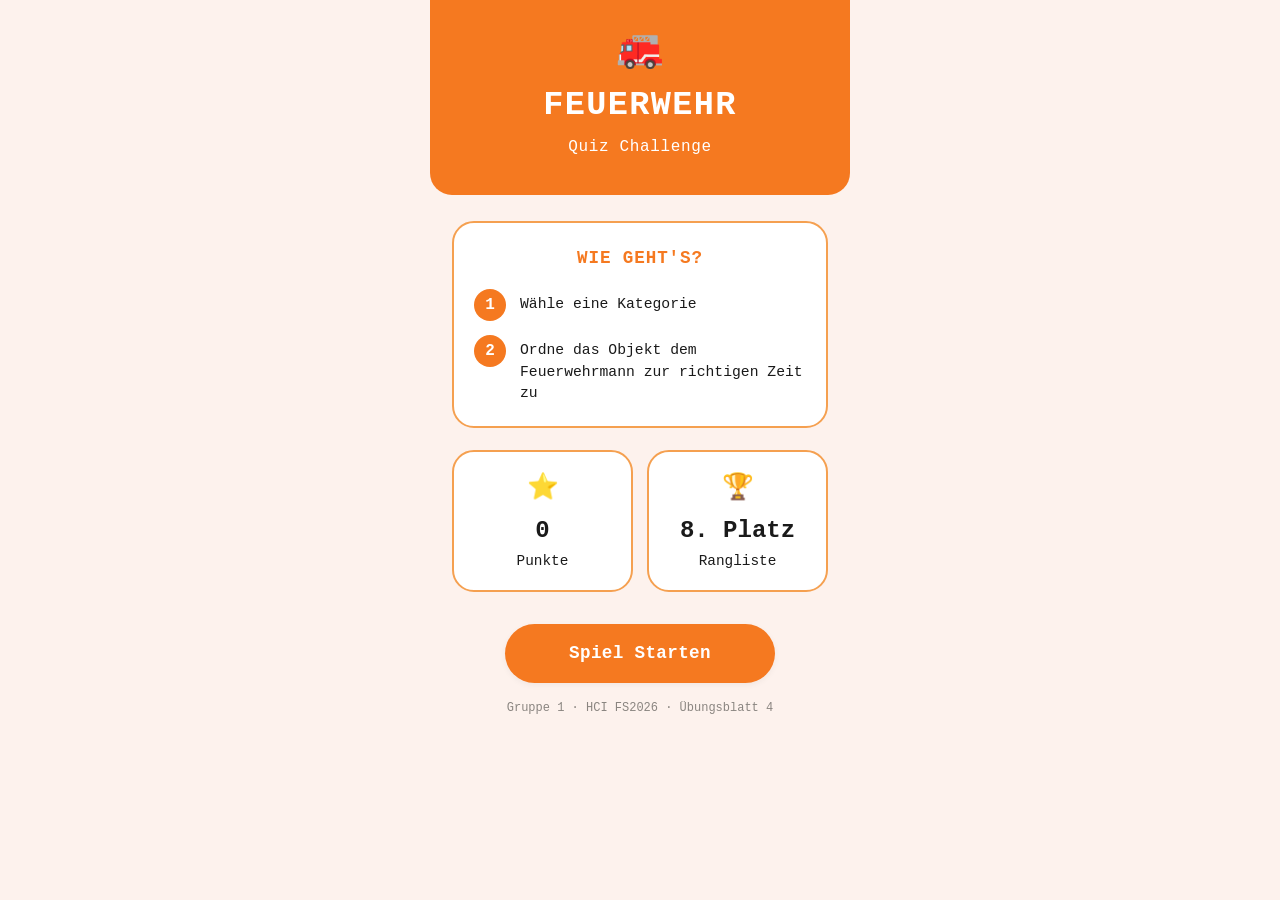
==== index.html @ ae053645 "AR Webapp" ====
<!DOCTYPE html>
<html lang="de">
<head>
    <meta charset="UTF-8">
    <meta name="viewport" content="width=device-width, initial-scale=1.0">
    <title>Feuerwehr Quiz Challenge</title>
    <link rel="stylesheet" href="style.css">
</head>
<body>
    <div class="phone">
        <div class="hero-block">
            <div class="hero-emoji">🚒</div>
            <h1 class="hero-title">FEUERWEHR</h1>
            <div class="hero-subtitle">Quiz Challenge</div>
        </div>

        <section class="tutorial-section">
            <div class="card-bordered">
                <h2 class="tutorial-title">WIE GEHT'S?</h2>

                <div class="tutorial-step">
                    <div class="step-num">1</div>
                    <div class="step-text">Wähle eine Kategorie</div>
                </div>

                <div class="tutorial-step">
                    <div class="step-num">2</div>
                    <div class="step-text">Ordne das Objekt dem Feuerwehrmann zur richtigen Zeit zu</div>
                </div>
            </div>
        </section>

        <div class="stats-row">
            <div class="stat-card">
                <div class="stat-icon">⭐</div>
                <div class="stat-value">0</div>
                <div class="stat-label">Punkte</div>
            </div>
            <div class="stat-card">
                <div class="stat-icon">🏆</div>
                <div class="stat-value">8. Platz</div>
                <div class="stat-label">Rangliste</div>
            </div>
        </div>

        <div class="cta-wrap">
            <a href="objekte.html" class="btn-cta">Spiel Starten</a>
        </div>

        <div class="footer">Gruppe 1 · HCI FS2026 · Übungsblatt 4</div>
    </div>
</body>
</html>
---- style.css ----
/* ====== Design Tokens (Figma-Look) ====== */
:root {
    --color-bg: #fdf2ed;
    --color-surface: #ffffff;
    --color-ink: #1a1a1a;
    --color-muted: #8a8580;

    --color-orange: #f57920;
    --color-orange-dark: #d96612;
    --color-orange-border: #f5a050;

    --color-success: #3faf3f;
    --color-success-dark: #2d8a2d;

    --color-error: #e63946;
    --color-error-soft: #fde6e6;

    --radius-md: 14px;
    --radius-lg: 22px;
    --radius-pill: 999px;

    --shadow-sm: 0 2px 6px rgba(0,0,0,0.05);

    --font-mono: "Courier New", "Courier", monospace;
    --font-body: -apple-system, BlinkMacSystemFont, "Segoe UI", Roboto, sans-serif;
}

* { box-sizing: border-box; }

html, body {
    margin: 0;
    padding: 0;
    background: var(--color-bg);
    color: var(--color-ink);
    font-family: var(--font-mono);
    line-height: 1.5;
    -webkit-font-smoothing: antialiased;
}

p { margin: 0 0 1em; }

/* ====== Layout: Phone-like container ====== */
.phone {
    max-width: 420px;
    margin: 0 auto;
    min-height: 100vh;
    background: var(--color-bg);
    position: relative;
    padding-bottom: 80px;
}

.container {
    padding: 24px 22px;
}

/* ====== Home: Orange Hero Block ====== */
.hero-block {
    background: var(--color-orange);
    padding: 32px 24px 36px;
    border-radius: 0 0 var(--radius-lg) var(--radius-lg);
    text-align: center;
    color: #fff;
}

.hero-emoji {
    font-size: 2.4rem;
    margin-bottom: 10px;
    line-height: 1;
}

.hero-title {
    font-family: var(--font-mono);
    font-weight: 900;
    font-size: 2.1rem;
    letter-spacing: 0.04em;
    margin: 0;
    color: #fff;
}

.hero-subtitle {
    font-family: var(--font-mono);
    font-size: 1rem;
    font-weight: 400;
    letter-spacing: 0.04em;
    margin-top: 4px;
    color: #fff;
}

/* ====== Card with orange border (Figma motif) ====== */
.card-bordered {
    background: var(--color-surface);
    border: 2px solid var(--color-orange-border);
    border-radius: var(--radius-lg);
    padding: 22px 20px;
}

/* ====== Tutorial Section ====== */
.tutorial-section {
    margin: 26px 22px 0;
}

.tutorial-title {
    color: var(--color-orange);
    font-weight: 900;
    text-align: center;
    margin: 0 0 18px;
    font-size: 1.1rem;
    letter-spacing: 0.05em;
}

.tutorial-step {
    display: flex;
    align-items: flex-start;
    gap: 14px;
    margin-bottom: 14px;
}
.tutorial-step:last-child { margin-bottom: 0; }

.step-num {
    flex-shrink: 0;
    width: 32px;
    height: 32px;
    border-radius: 50%;
    background: var(--color-orange);
    color: #fff;
    display: grid;
    place-items: center;
    font-weight: 900;
    font-size: 1rem;
}

.step-text {
    font-size: 0.92rem;
    line-height: 1.45;
    padding-top: 5px;
}

/* ====== Stats row (Punkte / Rangliste) ====== */
.stats-row {
    display: grid;
    grid-template-columns: 1fr 1fr;
    gap: 14px;
    margin: 22px 22px 0;
}

.stat-card {
    background: var(--color-surface);
    border: 2px solid var(--color-orange-border);
    border-radius: var(--radius-lg);
    padding: 18px 12px;
    text-align: center;
}

.stat-icon {
    font-size: 1.6rem;
    margin-bottom: 4px;
}

.stat-value {
    font-size: 1.5rem;
    font-weight: 900;
    margin: 4px 0 2px;
}

.stat-label {
    font-size: 0.9rem;
    color: var(--color-ink);
}

/* ====== Big CTA Button ====== */
.cta-wrap {
    text-align: center;
    margin: 32px 22px 0;
}

.btn-cta {
    display: inline-block;
    background: var(--color-orange);
    color: #fff;
    font-family: var(--font-mono);
    font-weight: 700;
    font-size: 1.1rem;
    padding: 16px 64px;
    border: none;
    border-radius: var(--radius-pill);
    text-decoration: none;
    cursor: pointer;
    box-shadow: var(--shadow-sm);
    transition: transform 0.12s, background 0.15s;
    letter-spacing: 0.02em;
}
.btn-cta:hover {
    background: var(--color-orange-dark);
    transform: translateY(-1px);
}

/* ====== Object List Page ====== */
.page-title {
    font-family: var(--font-mono);
    font-weight: 900;
    font-size: 1.7rem;
    margin: 8px 0 4px;
    color: var(--color-ink);
}

.page-sub {
    color: var(--color-muted);
    font-size: 0.95rem;
    margin: 0 0 22px;
}

.task-card {
    background: var(--color-surface);
    border: 2px solid var(--color-orange-border);
    border-radius: var(--radius-lg);
    padding: 20px;
    text-align: center;
    margin-bottom: 22px;
}

.task-title {
    font-weight: 900;
    margin: 0 0 12px;
    font-size: 1.05rem;
}

.task-card p {
    font-size: 0.9rem;
    margin: 0 0 10px;
}
.task-card p:last-child { margin-bottom: 0; }

.object-list {
    display: flex;
    flex-direction: column;
    gap: 14px;
}

.object-pill {
    display: flex;
    align-items: center;
    justify-content: center;
    gap: 10px;
    background: var(--color-orange);
    color: #fff;
    border-radius: var(--radius-pill);
    padding: 16px 20px;
    text-decoration: none;
    font-family: var(--font-mono);
    font-weight: 700;
    font-size: 1.1rem;
    box-shadow: var(--shadow-sm);
    transition: transform 0.12s, background 0.15s;
}
.object-pill:hover {
    background: var(--color-orange-dark);
    transform: translateY(-1px);
}

.object-pill model-viewer {
    width: 36px;
    height: 36px;
    background: transparent;
    --poster-color: transparent;
    border-radius: 50%;
    flex-shrink: 0;
}

/* ====== Detail Page ====== */
.object-badge {
    display: flex;
    align-items: center;
    justify-content: center;
    gap: 10px;
    background: var(--color-orange);
    color: #fff;
    border-radius: var(--radius-pill);
    padding: 14px 22px;
    margin: 18px 0 22px;
    font-family: var(--font-mono);
    font-weight: 700;
    font-size: 1.05rem;
    box-shadow: var(--shadow-sm);
}

.object-badge model-viewer {
    width: 32px;
    height: 32px;
    background: transparent;
    --poster-color: transparent;
    border-radius: 50%;
    flex-shrink: 0;
}

.detail-card {
    background: var(--color-surface);
    border: 2px solid var(--color-orange-border);
    border-radius: var(--radius-lg);
    padding: 24px 20px;
    text-align: center;
}

.detail-card h2 {
    font-family: var(--font-mono);
    font-weight: 700;
    font-size: 1.2rem;
    margin: 0 0 14px;
}

.viewer-wrap {
    background: #fff;
    border-radius: var(--radius-md);
    overflow: hidden;
    margin-bottom: 14px;
}

.viewer-wrap model-viewer {
    background: #fff;
    --poster-color: transparent;
    width: 100%;
    height: 280px;
    display: block;
}

.detail-instruction {
    font-size: 0.95rem;
    margin: 14px 0 18px;
    line-height: 1.5;
}

/* ====== Epoch Avatar Selector ====== */
.epochs {
    display: grid;
    grid-template-columns: repeat(3, 1fr);
    gap: 8px;
    margin-top: 8px;
}

.epoch-btn {
    display: flex;
    flex-direction: column;
    align-items: center;
    gap: 4px;
    padding: 8px 4px;
    background: transparent;
    border: 2px solid transparent;
    border-radius: var(--radius-md);
    cursor: pointer;
    transition: all 0.15s;
    font-family: var(--font-mono);
}

.epoch-icon { font-size: 2.2rem; line-height: 1; }
.epoch-year {
    font-size: 0.85rem;
    font-weight: 700;
    color: var(--color-ink);
}

.epoch-btn:hover {
    background: rgba(245, 121, 32, 0.08);
}

.epoch-btn:disabled { cursor: not-allowed; }

.epoch-btn.correct {
    border-color: var(--color-success);
    background: rgba(63, 175, 63, 0.08);
}
.epoch-btn.correct .epoch-icon {
    transform: scale(1.5);
    transition: transform 0.3s ease;
}

.epoch-btn.wrong {
    border-color: var(--color-error);
    background: rgba(230, 57, 70, 0.05);
}

/* ====== Floating navigation buttons ====== */
.fab-back,
.fab-home {
    position: fixed;
    bottom: 24px;
    width: 50px;
    height: 50px;
    border-radius: 50%;
    background: var(--color-surface);
    border: 2px solid var(--color-ink);
    display: grid;
    place-items: center;
    text-decoration: none;
    color: var(--color-ink);
    font-size: 1.4rem;
    box-shadow: var(--shadow-sm);
    z-index: 20;
    transition: transform 0.12s;
}
.fab-back { left: 24px; }
.fab-home { right: 24px; }
.fab-back:hover, .fab-home:hover { transform: scale(1.05); }

@media (min-width: 480px) {
    .fab-back  { left: calc(50% - 210px + 24px); }
    .fab-home  { right: calc(50% - 210px + 24px); }
}

/* ====== Feedback States ====== */
.feedback-state .page-title {
    margin-bottom: 18px;
}

.feedback-card {
    background: var(--color-surface);
    border: 2px solid var(--color-orange-border);
    border-radius: var(--radius-lg);
    padding: 28px 20px;
    text-align: center;
    margin-top: 4px;
}

.feedback-card.success { /* same border color, just to keep consistency */ }
.feedback-card.error   { /* same */ }

.feedback-headline {
    font-family: var(--font-mono);
    font-weight: 900;
    font-size: 2.6rem;
    letter-spacing: 0.06em;
    margin: 6px 0 14px;
    text-transform: uppercase;
}
.feedback-card.success .feedback-headline { color: var(--color-success); }
.feedback-card.error   .feedback-headline { color: var(--color-error); }

.feedback-icon {
    font-size: 2.6rem;
    line-height: 1;
    margin-bottom: 4px;
}

.feedback-text {
    font-size: 0.95rem;
    line-height: 1.5;
    margin: 0 0 18px;
    color: var(--color-ink);
}

.btn-weiter {
    display: inline-block;
    padding: 12px 38px;
    border-radius: var(--radius-pill);
    font-family: var(--font-mono);
    font-weight: 700;
    font-size: 1rem;
    text-decoration: none;
    color: #fff;
    cursor: pointer;
    border: none;
    box-shadow: var(--shadow-sm);
    transition: transform 0.12s, background 0.15s;
    letter-spacing: 0.02em;
}
.btn-weiter.success { background: var(--color-success); }
.btn-weiter.success:hover { background: var(--color-success-dark); transform: translateY(-1px); }
.btn-weiter.error { background: var(--color-orange); }
.btn-weiter.error:hover { background: var(--color-orange-dark); transform: translateY(-1px); }

.feedback-avatars {
    display: flex;
    justify-content: center;
    align-items: flex-end;
    gap: 12px;
    margin-top: 22px;
}

.feedback-avatar {
    text-align: center;
    font-size: 0.8rem;
    color: var(--color-muted);
}
.feedback-avatar .ico { font-size: 2rem; line-height: 1; display: block; }
.feedback-avatar.highlight .ico {
    font-size: 3.4rem;
    transform: translateY(4px);
}
.feedback-avatar .yr { display: block; margin-top: 2px; }

/* ====== AR Button (model-viewer slot) ====== */
.btn-ar {
    background: #fff;
    color: var(--color-orange);
    border: 2px solid var(--color-orange);
    padding: 8px 16px;
    font-size: 0.85rem;
    border-radius: var(--radius-pill);
    box-shadow: var(--shadow-sm);
    margin: 10px;
    font-family: var(--font-body);
    cursor: pointer;
}
.btn-ar:hover { background: var(--color-bg); }

/* ====== Footer (small, optional) ====== */
.footer {
    text-align: center;
    padding: 16px;
    color: var(--color-muted);
    font-size: 0.75rem;
    font-family: var(--font-mono);
}
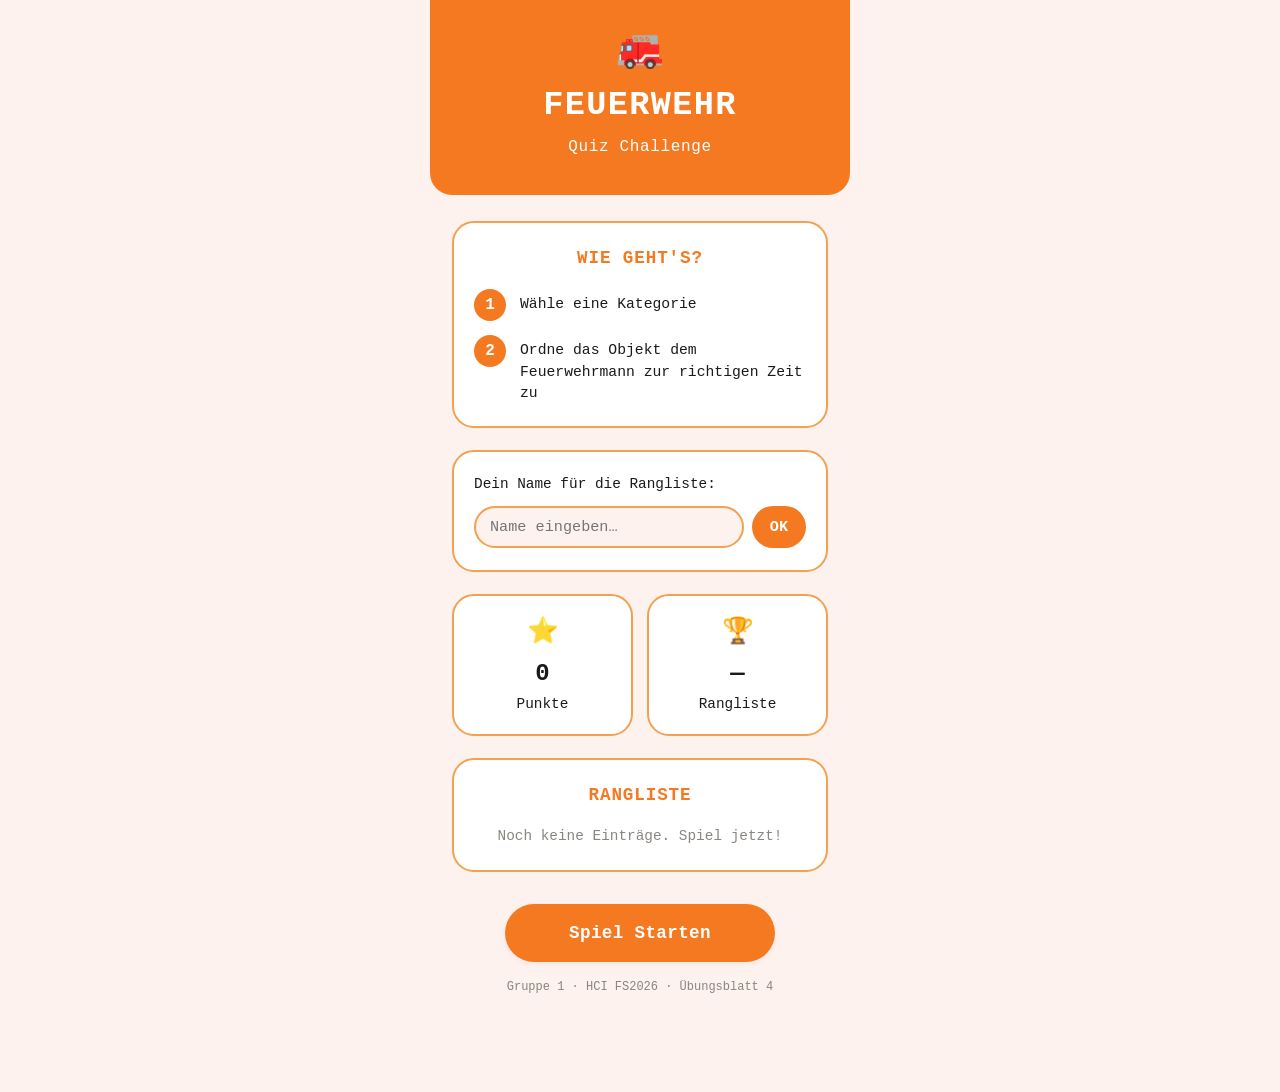
==== commit 2a56b777: "Rangliste und Punkte Anzahl hinzu gefügt" ====
--- a/index.html
+++ b/index.html
@@ -30,24 +30,161 @@
             </div>
         </section>
 
+        <section class="name-section">
+            <div class="card-bordered">
+                <div id="name-input-wrap">
+                    <p class="name-label">Dein Name für die Rangliste:</p>
+                    <div class="name-row">
+                        <input type="text" id="name-input" class="name-input" placeholder="Name eingeben…" maxlength="20">
+                        <button class="btn-name" id="name-save-btn">OK</button>
+                    </div>
+                </div>
+                <div id="name-display-wrap" style="display:none">
+                    <div class="name-display-row">
+                        <span class="name-label">Spieler: <strong id="name-display"></strong></span>
+                        <button class="btn-name-change" id="name-change-btn">ändern</button>
+                    </div>
+                </div>
+            </div>
+        </section>
+
         <div class="stats-row">
             <div class="stat-card">
                 <div class="stat-icon">⭐</div>
-                <div class="stat-value">0</div>
+                <div class="stat-value" id="stat-score">0</div>
                 <div class="stat-label">Punkte</div>
             </div>
             <div class="stat-card">
                 <div class="stat-icon">🏆</div>
-                <div class="stat-value">8. Platz</div>
+                <div class="stat-value" id="stat-rank">—</div>
                 <div class="stat-label">Rangliste</div>
             </div>
         </div>
 
+        <section class="lb-section">
+            <div class="card-bordered">
+                <h2 class="tutorial-title">RANGLISTE</h2>
+                <div class="lb-list" id="lb-list">
+                    <p class="lb-empty">Noch keine Einträge. Spiel jetzt!</p>
+                </div>
+            </div>
+        </section>
+
         <div class="cta-wrap">
-            <a href="objekte.html" class="btn-cta">Spiel Starten</a>
+            <a href="objekte.html" class="btn-cta" id="start-btn">Spiel Starten</a>
         </div>
 
         <div class="footer">Gruppe 1 · HCI FS2026 · Übungsblatt 4</div>
     </div>
+
+    <script>
+    (function () {
+        function getLeaderboard() {
+            return JSON.parse(localStorage.getItem('fwLeaderboard') || '{}');
+        }
+        function saveLeaderboard(lb) {
+            localStorage.setItem('fwLeaderboard', JSON.stringify(lb));
+        }
+        function getCurrentUser() {
+            return localStorage.getItem('fwCurrentUser') || null;
+        }
+        function setCurrentUser(name) {
+            localStorage.setItem('fwCurrentUser', name);
+        }
+
+        const nameInput       = document.getElementById('name-input');
+        const nameSaveBtn     = document.getElementById('name-save-btn');
+        const nameInputWrap   = document.getElementById('name-input-wrap');
+        const nameDisplayWrap = document.getElementById('name-display-wrap');
+        const nameDisplay     = document.getElementById('name-display');
+        const nameChangeBtn   = document.getElementById('name-change-btn');
+        const statScore       = document.getElementById('stat-score');
+        const statRank        = document.getElementById('stat-rank');
+        const lbList          = document.getElementById('lb-list');
+
+        function updateStats() {
+            const user = getCurrentUser();
+            const lb   = getLeaderboard();
+
+            if (!user) {
+                statScore.textContent = '0';
+                statRank.textContent  = '—';
+                return;
+            }
+
+            const myData = lb[user] || { score: 0 };
+            statScore.textContent = myData.score;
+
+            const sorted = Object.entries(lb).sort((a, b) => b[1].score - a[1].score);
+            const rank = sorted.findIndex(([n]) => n === user) + 1;
+            statRank.textContent = rank > 0 ? rank + '. Platz' : '—';
+        }
+
+        function renderLeaderboard() {
+            const lb   = getLeaderboard();
+            const user = getCurrentUser();
+            const sorted = Object.entries(lb).sort((a, b) => b[1].score - a[1].score);
+
+            if (sorted.length === 0) {
+                lbList.innerHTML = '<p class="lb-empty">Noch keine Einträge. Spiel jetzt!</p>';
+                return;
+            }
+
+            const medals = ['🥇', '🥈', '🥉'];
+            lbList.innerHTML = sorted.map(([n, data], i) => {
+                const isCurrent = n === user;
+                const rank = medals[i] || (i + 1) + '.';
+                const completed = (data.completed || []).length;
+                return `
+                    <div class="lb-row ${isCurrent ? 'lb-current' : ''}">
+                        <span class="lb-rank">${rank}</span>
+                        <span class="lb-name">${n}</span>
+                        <span class="lb-meta">${completed}/3</span>
+                        <span class="lb-score">${data.score} Pts</span>
+                    </div>
+                `;
+            }).join('');
+        }
+
+        function showNameDisplay(name) {
+            nameInputWrap.style.display   = 'none';
+            nameDisplayWrap.style.display = 'block';
+            nameDisplay.textContent       = name;
+        }
+
+        function showNameInput() {
+            nameInputWrap.style.display   = 'block';
+            nameDisplayWrap.style.display = 'none';
+        }
+
+        function saveName() {
+            const val = nameInput.value.trim();
+            if (!val) { nameInput.focus(); return; }
+            const lb = getLeaderboard();
+            if (!lb[val]) lb[val] = { score: 0, completed: [] };
+            saveLeaderboard(lb);
+            setCurrentUser(val);
+            showNameDisplay(val);
+            updateStats();
+            renderLeaderboard();
+        }
+
+        nameSaveBtn.addEventListener('click', saveName);
+        nameInput.addEventListener('keydown', e => { if (e.key === 'Enter') saveName(); });
+        nameChangeBtn.addEventListener('click', () => {
+            nameInput.value = getCurrentUser() || '';
+            showNameInput();
+            nameInput.focus();
+        });
+
+        // Init
+        const existing = getCurrentUser();
+        if (existing) {
+            showNameDisplay(existing);
+        }
+        updateStats();
+        renderLeaderboard();
+    })();
+    </script>
 </body>
 </html>
--- a/style.css
+++ b/style.css
@@ -501,6 +501,150 @@
 }
 .btn-ar:hover { background: var(--color-bg); }
 
+/* ====== Username Section ====== */
+.name-section {
+    margin: 22px 22px 0;
+}
+
+.name-label {
+    font-size: 0.9rem;
+    margin: 0 0 10px;
+    color: var(--color-ink);
+}
+
+.name-row {
+    display: flex;
+    gap: 8px;
+}
+
+.name-input {
+    flex: 1;
+    padding: 10px 14px;
+    border: 2px solid var(--color-orange-border);
+    border-radius: var(--radius-pill);
+    font-family: var(--font-mono);
+    font-size: 0.95rem;
+    background: var(--color-bg);
+    color: var(--color-ink);
+    outline: none;
+    transition: border-color 0.15s;
+}
+.name-input:focus {
+    border-color: var(--color-orange);
+}
+
+.btn-name {
+    padding: 10px 18px;
+    background: var(--color-orange);
+    color: #fff;
+    border: none;
+    border-radius: var(--radius-pill);
+    font-family: var(--font-mono);
+    font-weight: 700;
+    font-size: 0.95rem;
+    cursor: pointer;
+    transition: background 0.15s;
+    flex-shrink: 0;
+}
+.btn-name:hover { background: var(--color-orange-dark); }
+
+.name-display-row {
+    display: flex;
+    align-items: center;
+    justify-content: space-between;
+    gap: 10px;
+}
+
+.btn-name-change {
+    background: none;
+    border: none;
+    color: var(--color-orange);
+    font-family: var(--font-mono);
+    font-size: 0.85rem;
+    cursor: pointer;
+    text-decoration: underline;
+    padding: 0;
+    flex-shrink: 0;
+}
+
+/* ====== Leaderboard ====== */
+.lb-section {
+    margin: 22px 22px 0;
+}
+
+.lb-list {
+    display: flex;
+    flex-direction: column;
+    gap: 8px;
+}
+
+.lb-empty {
+    text-align: center;
+    color: var(--color-muted);
+    font-size: 0.9rem;
+    margin: 0;
+}
+
+.lb-row {
+    display: flex;
+    align-items: center;
+    gap: 10px;
+    padding: 10px 12px;
+    border-radius: var(--radius-md);
+    background: var(--color-bg);
+    border: 2px solid transparent;
+    font-size: 0.92rem;
+}
+
+.lb-row.lb-current {
+    background: rgba(245, 121, 32, 0.08);
+    border-color: var(--color-orange-border);
+}
+
+.lb-rank {
+    font-size: 1.1rem;
+    width: 28px;
+    text-align: center;
+    flex-shrink: 0;
+}
+
+.lb-name {
+    flex: 1;
+    font-weight: 700;
+    overflow: hidden;
+    text-overflow: ellipsis;
+    white-space: nowrap;
+}
+
+.lb-meta {
+    font-size: 0.8rem;
+    color: var(--color-muted);
+    flex-shrink: 0;
+}
+
+.lb-score {
+    font-weight: 900;
+    color: var(--color-orange);
+    font-size: 0.9rem;
+    flex-shrink: 0;
+}
+
+/* ====== Points feedback ====== */
+.feedback-points {
+    font-family: var(--font-mono);
+    font-weight: 900;
+    font-size: 1.4rem;
+    color: var(--color-success);
+    margin: 0 0 12px;
+    letter-spacing: 0.04em;
+}
+
+.feedback-points--done {
+    font-size: 0.95rem;
+    color: var(--color-muted);
+    font-weight: 400;
+}
+
 /* ====== Footer (small, optional) ====== */
 .footer {
     text-align: center;
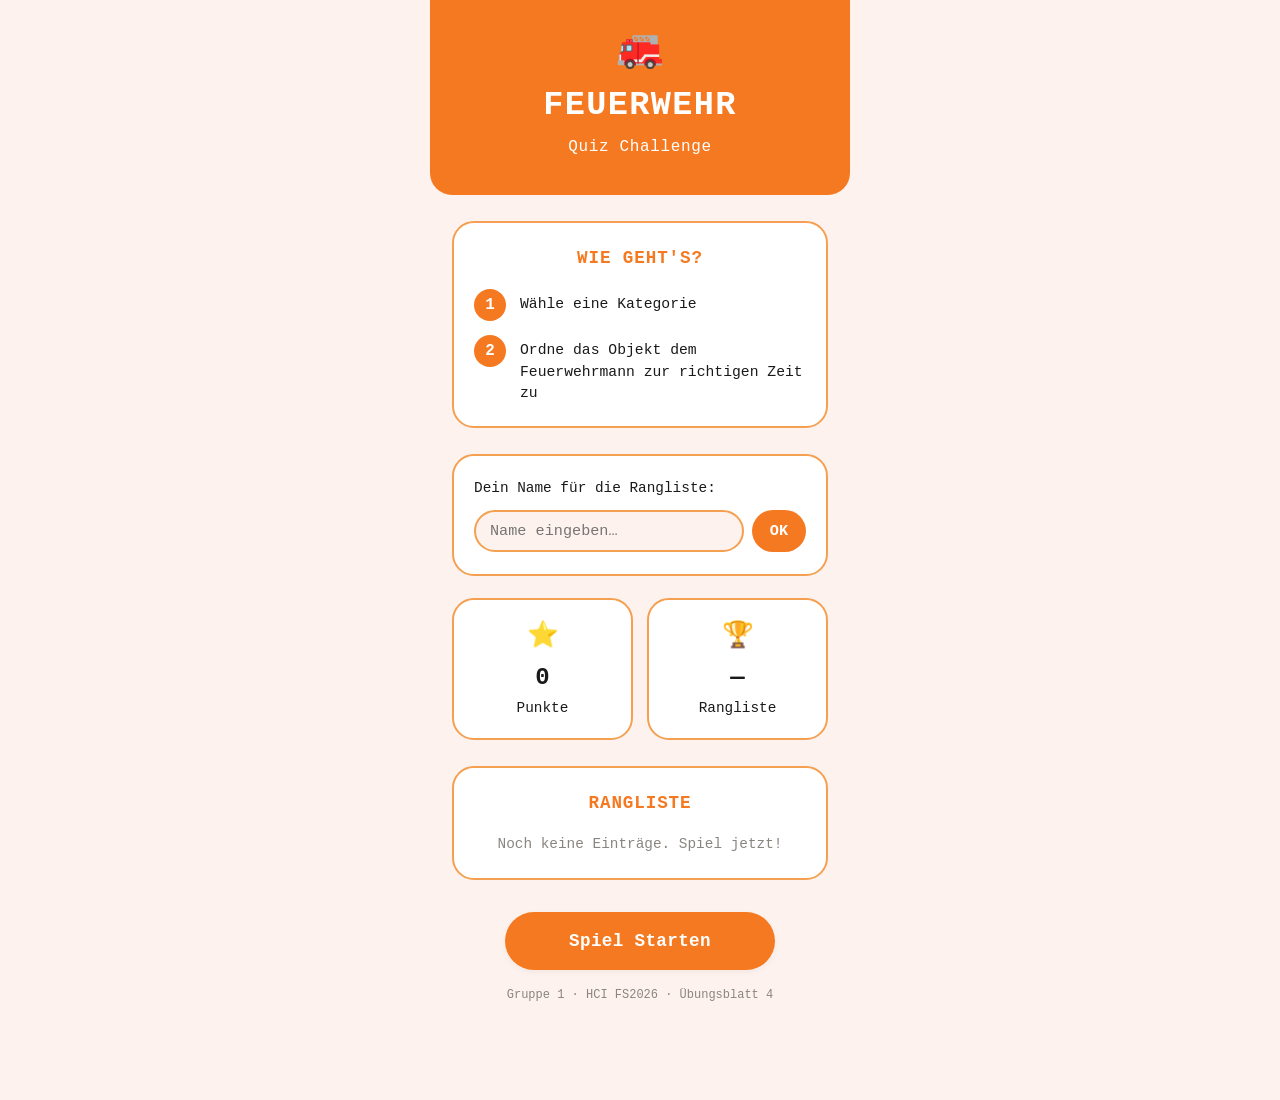
==== commit 951967e4: "Layout" ====
--- a/index.html
+++ b/index.html
@@ -4,7 +4,7 @@
     <meta charset="UTF-8">
     <meta name="viewport" content="width=device-width, initial-scale=1.0">
     <title>Feuerwehr Quiz Challenge</title>
-    <link rel="stylesheet" href="style.css">
+    <link rel="stylesheet" href="style.css?v=2">
 </head>
 <body>
     <div class="phone">
@@ -162,6 +162,17 @@
             if (!val) { nameInput.focus(); return; }
             const lb = getLeaderboard();
             if (!lb[val]) lb[val] = { score: 0, completed: [] };
+
+            // Transfer any points earned before a name was set
+            const pending = JSON.parse(localStorage.getItem('fwPending') || '{"score":0,"completed":[]}');
+            if (pending.score > 0) {
+                lb[val].score += pending.score;
+                pending.completed.forEach(obj => {
+                    if (!lb[val].completed.includes(obj)) lb[val].completed.push(obj);
+                });
+                localStorage.removeItem('fwPending');
+            }
+
             saveLeaderboard(lb);
             setCurrentUser(val);
             showNameDisplay(val);
--- a/style.css
+++ b/style.css
@@ -503,7 +503,7 @@
 
 /* ====== Username Section ====== */
 .name-section {
-    margin: 22px 22px 0;
+    margin: 26px 22px 0;
 }
 
 .name-label {
@@ -569,7 +569,7 @@
 
 /* ====== Leaderboard ====== */
 .lb-section {
-    margin: 22px 22px 0;
+    margin: 26px 22px 0;
 }
 
 .lb-list {
